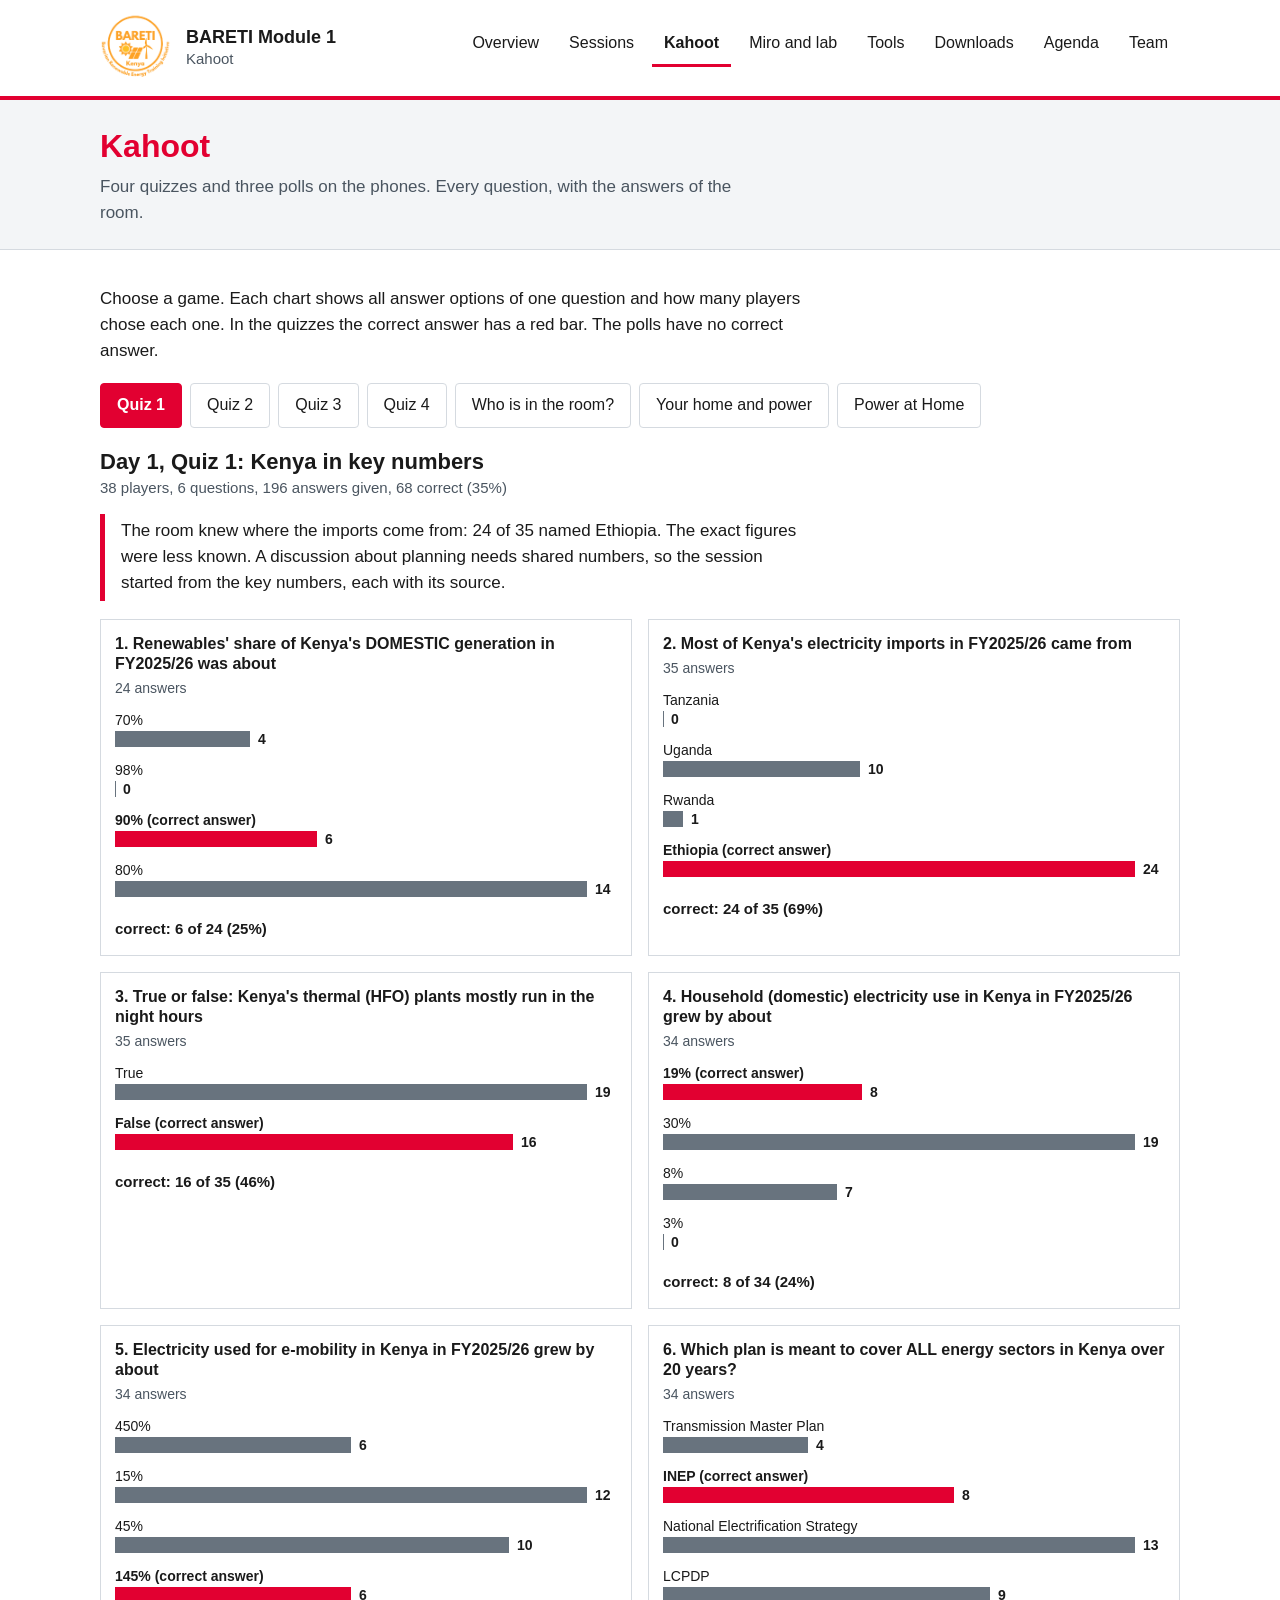
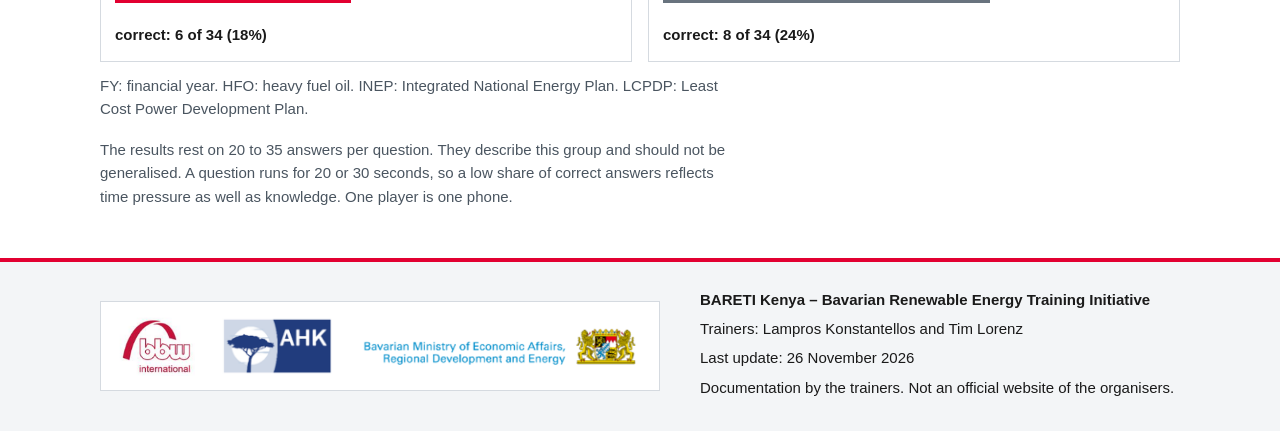
==== kahoot.html @ 1b6e3fe2 "Add files via upload" ====
<!DOCTYPE html>
<html lang="en">
<head>
<meta charset="utf-8">
<meta name="viewport" content="width=device-width, initial-scale=1">
<title>Kahoot: BARETI Module 1</title>
<meta name="description" content="Four quizzes and three polls on the phones. Every question, with the answers of the room.">
<link rel="icon" type="image/png" href="assets/img/logo-bareti.png">
<link rel="stylesheet" href="assets/css/style.css">
</head>
<body>
<a class="skip" href="#main">Skip to the content</a>
<header class="site-header">
<div class="wrap">
<a class="brand" href="index.html">
<img src="assets/img/logo-bareti.png" width="72" height="72" alt="BARETI Kenya logo">
<span class="brand-text"><span class="brand-name">BARETI Module 1</span><span class="brand-page">Kahoot</span></span>
</a>
<nav class="site-nav" aria-label="Main">
<ul><li><a href="index.html">Overview</a></li><li><a href="sessions.html">Sessions</a></li><li><a href="kahoot.html" aria-current="page">Kahoot</a></li><li><a href="miro-and-lab.html">Miro and lab</a></li><li><a href="tools.html">Tools</a></li><li><a href="downloads.html">Downloads</a></li><li><a href="agenda.html">Agenda</a></li><li><a href="team.html">Team</a></li></ul>
</nav>
</div>
</header>
<div class="page-title"><div class="wrap"><h1>Kahoot</h1><p>Four quizzes and three polls on the phones. Every question, with the answers of the room.</p></div></div>
<main id="main">
<section id="games"><div class="wrap">
<p>Choose a game. Each chart shows all answer options of one question and how many players chose each one. In the quizzes the correct answer has a red bar. The polls have no correct answer.</p>
<div class="tabs" role="tablist" aria-label="Kahoot games"><button type="button" class="tab" role="tab" id="tab-quiz-1" data-tab="quiz-1" aria-controls="quiz-1">Quiz 1</button><button type="button" class="tab" role="tab" id="tab-quiz-2" data-tab="quiz-2" aria-controls="quiz-2">Quiz 2</button><button type="button" class="tab" role="tab" id="tab-quiz-3" data-tab="quiz-3" aria-controls="quiz-3">Quiz 3</button><button type="button" class="tab" role="tab" id="tab-quiz-4" data-tab="quiz-4" aria-controls="quiz-4">Quiz 4</button><button type="button" class="tab" role="tab" id="tab-poll-room" data-tab="poll-room" aria-controls="poll-room">Who is in the room?</button><button type="button" class="tab" role="tab" id="tab-poll-home" data-tab="poll-home" aria-controls="poll-home">Your home and power</button><button type="button" class="tab" role="tab" id="tab-poll-power-at-home" data-tab="poll-power-at-home" aria-controls="poll-power-at-home">Power at Home</button></div><div class="tabpanel" id="quiz-1" role="tabpanel" tabindex="0" aria-labelledby="tab-quiz-1"><h3 class="gametitle" data-game-summary="q1">q1</h3><p class="finding">The room knew where the imports come from: 24 of 35 named Ethiopia. The exact figures were less known. A discussion about planning needs shared numbers, so the session started from the key numbers, each with its source.</p><div data-game="q1"></div><p class="note" style="margin-top:12px">FY: financial year. HFO: heavy fuel oil. INEP: Integrated National Energy Plan. LCPDP: Least Cost Power Development Plan.</p></div><div class="tabpanel" id="quiz-2" role="tabpanel" tabindex="0" aria-labelledby="tab-quiz-2"><h3 class="gametitle" data-game-summary="q2">q2</h3><p class="finding">Ideas with a clear picture landed. Of 30 answers, 20 identified the end-use method, and 19 of 27 knew what a loss of load expectation of 3 hours a year means. Questions that ask for a transfer were harder.</p><div data-game="q2"></div><p class="note" style="margin-top:12px">GDP: gross domestic product. LCPDP: Least Cost Power Development Plan. LCOE: levelised cost of electricity. MILP: mixed-integer linear program.</p></div><div class="tabpanel" id="quiz-3" role="tabpanel" tabindex="0" aria-labelledby="tab-quiz-3"><h3 class="gametitle" data-game-summary="q3">q3</h3><p class="finding">The participants know how their system runs over the day. Of 30 answers, 25 named what covers the evening peak, and 20 of 26 knew that spare geothermal steam is vented. Yearly shares and comparisons with other countries were less known.</p><div data-game="q3"></div><p class="note" style="margin-top:12px">FY: financial year. PV: photovoltaics.</p></div><div class="tabpanel" id="quiz-4" role="tabpanel" tabindex="0" aria-labelledby="tab-quiz-4"><h3 class="gametitle" data-game-summary="q4">q4</h3><p class="finding">The vocabulary of models did not settle in one afternoon. Questions 5, 8 and 9 build on the lab exercise of the follow-up material, so they go beyond what the session covered. The best result was the power flow question: 16 of 30 knew that the reactance decides how the flow splits.</p><div data-game="q4"></div><p class="note" style="margin-top:12px">LCPDP: Least Cost Power Development Plan. O and M: operation and maintenance. DC: direct current.</p></div><div class="tabpanel" id="poll-room" role="tabpanel" tabindex="0" aria-labelledby="tab-poll-room"><h3 class="gametitle" data-game-summary="room">room</h3><p class="finding">The room was young and mixed: 20 of 29 were under 35, and women and men were almost equal in number (16 and 17). Most participants were engineers from utilities and private companies, and 18 of 31 work mainly on generation.</p><div data-game="room"></div><p class="note" style="margin-top:12px">IPP: independent power producer. EPC: engineering, procurement and construction. NGO: non-governmental organisation. KenGen: Kenya Electricity Generating Company. KETRACO: Kenya Electricity Transmission Company. REREC: Rural Electrification and Renewable Energy Corporation.</p></div><div class="tabpanel" id="poll-home" role="tabpanel" tabindex="0" aria-labelledby="tab-poll-home"><h3 class="gametitle" data-game-summary="poll">poll</h3><p class="finding">The participants live with frequent power cuts. Of 32 answers, 23 report two or more cuts in the last month. Most have no backup: 21 of 32 wait until the power returns. The group is small and does not represent Kenyan households.</p><div data-game="poll"></div><p class="note" style="margin-top:12px">LPG: liquefied petroleum gas. KES: Kenyan shilling.</p></div><div class="tabpanel" id="poll-power-at-home" role="tabpanel" tabindex="0" aria-labelledby="tab-poll-power-at-home"><h3 class="gametitle" data-game-summary="power_at_home">power_at_home</h3><p class="finding">Blackouts are part of daily life for this group: 22 of 27 had two or more in the last year. The game gave points for speed, so the answers show a tendency and not a survey result.</p><div data-game="power_at_home"></div><p class="note" style="margin-top:12px">PV: photovoltaics.</p></div>
<p class="note" style="margin-top:18px">The results rest on 20 to 35 answers per question. They describe this group and should not be generalised. A question runs for 20 or 30 seconds, so a low share of correct answers reflects time pressure as well as knowledge. One player is one phone.</p>
</div></section>
</main>
<footer class="site-footer">
<div class="wrap">
<div class="logos">
<img src="assets/img/logo-bbw-international.png" width="142" height="112" alt="Logo of bbw international">
<img src="assets/img/logo-ahk.png" width="236" height="125" alt="Logo of AHK, the Delegation of German Industry and Commerce">
<img class="wide" src="assets/img/logo-bavarian-ministry.png" width="400" height="65" alt="Logo of the Bavarian Ministry of Economic Affairs, Regional Development and Energy">
</div>
<div>
<p class="prog" data-text="site.programme">BARETI Kenya – Bavarian Renewable Energy Training Initiative</p>
<p>Trainers: <span data-trainer-names>Lampros Konstantellos and Tim Lorenz</span></p>
<p>Last update: <span data-text="site.last_update" data-date>26 November 2026</span></p>
<p data-text="site.footer_note">Documentation by the trainers. Not an official website of the organisers.</p>
</div>
</div>
</footer>
<noscript><p class="wrap">The tables and charts of this site are built with JavaScript from the files in the folder data. Please switch JavaScript on to see them.</p></noscript>
<script src="data/data.js"></script>
<script src="assets/js/site.js"></script>
</body>
</html>
---- assets/css/style.css ----
/* BARETI Module 1, documentation site. Plain CSS, no build step. */

:root {
  --red: #E20031;
  --ink: #1A1A1A;
  --muted: #4A5560;
  --band: #FBECEF;
  --grey: #F3F5F7;
  --line: #D5DAE0;
  --bar: #68737E;
  --white: #FFFFFF;
  --wrap: 1120px;
}

* { box-sizing: border-box; }

html { -webkit-text-size-adjust: 100%; scroll-behavior: smooth; }

@media (prefers-reduced-motion: reduce) {
  html { scroll-behavior: auto; }
}

body {
  margin: 0;
  font-family: Arial, Helvetica, "Helvetica Neue", "Segoe UI", system-ui, sans-serif;
  font-size: 17px;
  line-height: 1.55;
  color: var(--ink);
  background: var(--white);
}

img { max-width: 100%; height: auto; display: block; }

a { color: var(--ink); text-decoration: underline; text-decoration-color: var(--red); text-decoration-thickness: 2px; text-underline-offset: 3px; }
a:hover { color: var(--red); }
main a, .site-footer a { overflow-wrap: anywhere; }
.two > *, .cards > *, .person > * { min-width: 0; }

:focus-visible { outline: 3px solid var(--ink); outline-offset: 2px; }

.wrap { max-width: var(--wrap); margin: 0 auto; padding: 0 20px; }

.skip { position: absolute; left: -9999px; top: 0; background: var(--ink); color: var(--white); padding: 10px 16px; z-index: 10; }
.skip:focus { left: 8px; top: 8px; color: var(--white); }

/* Header */

.site-header { border-bottom: 4px solid var(--red); background: var(--white); }
.site-header .wrap { display: flex; align-items: center; gap: 14px 22px; flex-wrap: wrap; padding-top: 12px; padding-bottom: 12px; }
.brand { display: flex; align-items: center; gap: 14px; text-decoration: none; min-width: 0; }
.brand img { width: 72px; height: 72px; flex: none; }
.brand-text { display: block; }
.brand-name { display: block; font-weight: 700; font-size: 18px; line-height: 1.2; }
.brand-page { display: block; font-size: 15px; color: var(--muted); line-height: 1.3; }
.site-nav { margin-left: auto; }
.site-nav ul { list-style: none; margin: 0; padding: 0; display: flex; flex-wrap: wrap; gap: 4px 6px; }
.site-nav a { display: block; padding: 8px 12px; text-decoration: none; font-size: 16px; border-radius: 4px; border-bottom: 3px solid transparent; }
.site-nav a:hover { background: var(--band); color: var(--ink); }
.site-nav a[aria-current="page"] { font-weight: 700; border-bottom-color: var(--red); border-radius: 4px 4px 0 0; }

/* Page title band */

.page-title { background: var(--grey); border-bottom: 1px solid var(--line); }
.page-title .wrap { padding-top: 26px; padding-bottom: 22px; }
.page-title h1 { margin: 0; }
.page-title p { margin: 8px 0 0; color: var(--muted); max-width: 70ch; }

/* Type */

h1, h2, h3, h4 { line-height: 1.25; margin: 0 0 12px; }
h1 { font-size: 32px; color: var(--red); }
h2 { font-size: 26px; color: var(--red); margin-top: 8px; }
h3 { font-size: 20px; color: var(--ink); margin-top: 28px; }
h4 { font-size: 17px; color: var(--ink); margin-top: 20px; }
p, ul, ol { margin: 0 0 14px; }
p, li { max-width: 76ch; }
ul, ol { padding-left: 24px; }
li { margin-bottom: 6px; }
.note { color: var(--muted); font-size: 15px; }
.lead { font-size: 19px; }

main section { padding: 36px 0; border-bottom: 1px solid var(--line); }
main section:last-child { border-bottom: 0; }
main section.band { background: var(--band); }
main section.greyband { background: var(--grey); }

/* Page-internal navigation */

.toc { display: flex; flex-wrap: wrap; gap: 8px; list-style: none; padding: 0; margin: 14px 0 0; }
.toc li { margin: 0; }
.toc a { display: block; padding: 6px 12px; background: var(--white); border: 1px solid var(--line); border-radius: 4px; text-decoration: none; font-size: 15px; }
.toc a:hover { border-color: var(--red); }

/* Hero */

.hero { position: relative; background: var(--ink); }
.hero img { width: 100%; height: 420px; object-fit: cover; }
.hero-box { position: absolute; left: 0; right: 0; bottom: 0; }
.hero-box .inner { background: var(--white); border-top: 6px solid var(--red); padding: 22px 26px 18px; max-width: 760px; }
.hero-box h1 { font-size: 34px; margin-bottom: 8px; }
.hero-box p { margin: 0; font-size: 18px; }

.intro { display: grid; grid-template-columns: 1.3fr 1fr; gap: 40px; align-items: center; padding-top: 36px; padding-bottom: 36px; }
.intro img { width: 100%; height: auto; border: 1px solid var(--line); }
.intro h1 { font-size: 30px; }
.intro > div > p:last-child { margin-bottom: 0; }

/* Key numbers */

.keys { display: grid; grid-template-columns: repeat(4, 1fr); gap: 16px; list-style: none; padding: 0; margin: 0; }
.keys li { background: var(--white); border: 1px solid var(--line); border-top: 5px solid var(--red); padding: 16px 16px 14px; margin: 0; max-width: none; }
.keys .num { display: block; font-size: 40px; font-weight: 700; line-height: 1.1; color: var(--red); }
.keys .lab { display: block; font-size: 15px; margin-top: 6px; }

/* Cards */

.cards { display: grid; gap: 16px; list-style: none; padding: 0; margin: 0; }
.cards.c5 { grid-template-columns: repeat(5, 1fr); }
.cards.c4 { grid-template-columns: repeat(4, 1fr); }
.cards.c3 { grid-template-columns: repeat(3, 1fr); }
/* five cards in two rows without a gap: three in the first row, two in the second */
.cards.c6 { grid-template-columns: repeat(6, 1fr); }
.cards.c6 > li { grid-column: span 2; }
.cards.c6 > li:nth-child(4):nth-last-child(2), .cards.c6 > li:nth-child(5):last-child { grid-column: span 3; }
.cards.c2 { grid-template-columns: repeat(2, 1fr); }
.card { background: var(--white); border: 1px solid var(--line); border-left: 5px solid var(--red); padding: 16px; margin: 0; max-width: none; display: flex; flex-direction: column; }
.card .when { font-size: 14px; color: var(--muted); margin: 0 0 6px; }
.card h3 { margin: 0 0 8px; font-size: 18px; }
.card p { font-size: 15px; margin: 0 0 10px; }
.card .who { font-weight: 700; }
.card .more { margin-top: auto; padding-top: 6px; font-size: 15px; }
.card dl { margin: 0 0 10px; font-size: 15px; }
.card dt { font-weight: 700; margin-top: 8px; }
.card dd { margin: 0; }

.card .question { font-size: 17px; font-weight: 700; color: var(--red); }
.card .more a + a { margin-left: 16px; }
.chart.quiz .big { font-size: 40px; font-weight: 700; line-height: 1.1; color: var(--red); margin: 6px 0 12px; }
.chart.quiz .big span { font-size: 15px; font-weight: 400; color: var(--ink); margin-left: 8px; }
.chart.quiz .more, .chart .more { font-size: 15px; margin: 8px 0 0; }
.chart.quiz { display: flex; flex-direction: column; }
.chart.quiz .more { margin-top: auto; padding-top: 8px; }
.pair { min-width: 0; display: flex; flex-direction: column; }
.pair > div { flex: 1; }
.pair p { margin: 12px 0 0; font-size: 16px; }
.quote { margin: 0; padding: 18px 20px; background: var(--white); border: 1px solid var(--line); border-left: 5px solid var(--red); }
.quote p { font-size: 20px; margin: 0 0 10px; }
.quote footer { font-size: 15px; color: var(--muted); }

.eyebrow { font-size: 15px; color: var(--muted); margin: 0 0 6px; }
p.question { font-size: 20px; font-weight: 700; color: var(--red); margin: 0 0 12px; }
.card p.question { font-size: 17px; }
.finding { border-left: 5px solid var(--red); padding: 4px 0 4px 16px; margin: 16px 0 18px; max-width: 76ch; }
.panel { background: var(--white); border: 1px solid var(--line); padding: 18px 20px; }
.panel h3 { margin-top: 0; }
.two > .panel { align-self: stretch; }
.cards.pairs .card:last-child:nth-child(3n+1) { grid-column: 1 / -1; }
.panel ol { margin-bottom: 0; }
.access dl { margin: 0; }
.access dt { font-size: 14px; font-weight: 700; color: var(--muted); margin-top: 10px; }
.access dd { margin: 0; font-size: 18px; overflow-wrap: anywhere; }
.access .pw { font-family: Consolas, Menlo, monospace; background: var(--band); padding: 2px 8px; }
.access .linklist { margin: 18px 0 0; }
.access .linklist a { background: var(--red); border-color: var(--red); color: var(--white); font-weight: 700; }
.learned { margin-top: 24px; background: var(--band); border-left: 5px solid var(--red); padding: 16px 20px; }
.learned h3 { margin-top: 0; color: var(--red); }
.learned p, .learned ol { margin-bottom: 0; }
.steps { list-style: none; padding: 0; margin: 0; }
.steps li { display: grid; grid-template-columns: 150px 1fr; gap: 4px 16px; padding: 10px 0; border-top: 1px solid var(--line); margin: 0; font-size: 15px; max-width: none; }
.steps li:first-child { border-top: 0; padding-top: 0; }

.tabs { display: flex; flex-wrap: wrap; gap: 8px; margin: 18px 0 20px; }
.tab { font: inherit; font-size: 16px; padding: 9px 16px; border: 1px solid var(--line); background: var(--white); color: var(--ink); border-radius: 4px; cursor: pointer; }
.tab:hover { border-color: var(--red); }
.tab[aria-selected="true"] { background: var(--red); border-color: var(--red); color: var(--white); font-weight: 700; }
.gametitle { margin-top: 0; font-size: 22px; }
.gametitle .sub { display: block; font-size: 15px; font-weight: 400; color: var(--muted); margin-top: 4px; }

.card h4 { margin: 0 0 8px; font-size: 16px; }
.count { display: inline-block; min-width: 26px; text-align: center; background: var(--red); color: var(--white); border-radius: 12px; padding: 0 8px; font-size: 14px; margin-left: 6px; }
.chips { display: flex; flex-wrap: wrap; gap: 6px; margin: 0; }
.chips span { background: #FFF3A6; padding: 3px 8px; font-size: 14px; }
.sticky { padding: 10px 12px; margin: 0 0 8px; font-size: 15px; flex: 1; }
.sticky span { display: block; font-size: 12px; font-weight: 700; color: var(--muted); margin-bottom: 2px; }
.sticky.green { background: #D9F0C4; }
.sticky.pink { background: #FBD3E3; }
.cards.owners .card, .cards.themes .card, .cards.pairs .card { border-left-width: 1px; border-top: 4px solid var(--red); }
.cards.pairs .card p:last-child { margin-bottom: 0; }

.files { list-style: none; padding: 0; margin: 0; border: 1px solid var(--line); background: var(--white); }
.files li { display: grid; grid-template-columns: 64px 1fr; gap: 16px; align-items: center; padding: 16px 18px; border-bottom: 1px solid var(--line); margin: 0; max-width: none; }
.files li:last-child { border-bottom: 0; }
.files li:nth-child(even) { background: var(--grey); }
.files .fmt { background: var(--red); color: var(--white); font-weight: 700; font-size: 14px; text-align: center; padding: 6px 0; border-radius: 4px; }
.files .what a, .files .what strong { display: block; font-weight: 700; font-size: 18px; }
.files .what span { color: var(--muted); font-size: 15px; }
.linklist { list-style: none; padding: 0; display: flex; flex-wrap: wrap; gap: 8px 10px; margin: 16px 0 14px; }
.linklist li { margin: 0; }
.linklist a { display: block; padding: 8px 14px; border: 1px solid var(--ink); border-radius: 4px; text-decoration: none; font-size: 15px; background: var(--white); }
.linklist a:hover { border-color: var(--red); }

.days { gap: 32px; }
.day h2 { font-size: 22px; }
.timeline { list-style: none; padding: 0; margin: 0; border: 1px solid var(--line); background: var(--white); }
.timeline li { display: grid; grid-template-columns: 108px 1fr; gap: 14px; padding: 12px 16px; border-bottom: 1px solid var(--line); margin: 0; max-width: none; }
.timeline li:last-child { border-bottom: 0; }
.timeline .time { font-weight: 700; font-variant-numeric: tabular-nums; white-space: nowrap; }
.timeline .what strong, .timeline .who, .timeline .about { display: block; }
.timeline .who { font-size: 15px; }
.timeline .about { font-size: 15px; color: var(--muted); }
.timeline li.break { background: var(--grey); }
.timeline li.break strong { font-weight: 400; color: var(--muted); }

/* Tables */

.table-wrap { overflow-x: auto; margin: 14px 0 18px; border: 1px solid var(--line); background: var(--white); }
table { border-collapse: collapse; width: 100%; font-size: 15px; line-height: 1.45; }
caption { caption-side: top; text-align: left; font-weight: 700; padding: 10px 12px; background: var(--white); border-bottom: 1px solid var(--line); }
th, td { text-align: left; vertical-align: top; padding: 9px 12px; border-bottom: 1px solid var(--line); }
thead th { background: var(--red); color: var(--white); border-bottom: 0; vertical-align: bottom; }
tbody tr:nth-child(even) { background: var(--grey); }
tbody tr:nth-child(odd) { background: var(--white); }
tbody tr:last-child td, tbody tr:last-child th { border-bottom: 0; }
tbody th { font-weight: 700; }
td.num, th.num { text-align: right; white-space: nowrap; font-variant-numeric: tabular-nums; }
table.wide { min-width: 720px; }
table.xwide { min-width: 940px; }
tr.model td, tr.model th { background: var(--band); font-weight: 700; }
thead th button { font: inherit; color: inherit; background: none; border: 0; padding: 0; cursor: pointer; text-align: inherit; text-decoration: underline; text-underline-offset: 3px; }
thead th[aria-sort="ascending"] button::after { content: " (up)"; font-weight: 400; }
thead th[aria-sort="descending"] button::after { content: " (down)"; font-weight: 400; }

/* Figures */

figure { margin: 18px 0; }
figure img { border: 1px solid var(--line); background: var(--white); }
figcaption { font-size: 15px; color: var(--muted); margin-top: 8px; max-width: 76ch; }
.zoom { display: block; cursor: zoom-in; text-decoration: none; }
.zoom span { display: inline-block; font-size: 14px; color: var(--muted); margin-top: 6px; text-decoration: underline; text-decoration-color: var(--red); text-underline-offset: 3px; }
.fig-narrow { max-width: 520px; }
.fig-mid { max-width: 900px; }
.two { display: grid; grid-template-columns: 1fr 1fr; gap: 24px; align-items: start; }

dialog.lightbox { border: 0; padding: 0; max-width: 96vw; max-height: 96vh; background: var(--white); }
dialog.lightbox::backdrop { background: rgba(26, 26, 26, 0.85); }
dialog.lightbox img { max-width: 96vw; max-height: calc(96vh - 52px); width: auto; height: auto; }
dialog.lightbox .bar { display: flex; justify-content: space-between; align-items: center; gap: 12px; padding: 8px 12px; font-size: 15px; }
.btn { font: inherit; font-size: 15px; padding: 7px 14px; border: 1px solid var(--ink); background: var(--white); color: var(--ink); border-radius: 4px; cursor: pointer; }
.btn:hover { background: var(--band); }

/* Folding blocks and charts */

details.fold { border: 1px solid var(--line); background: var(--white); margin: 0 0 12px; }
details.fold > summary { cursor: pointer; padding: 14px 16px; font-weight: 700; font-size: 18px; list-style-position: inside; }
details.fold > summary .sub { display: block; font-weight: 400; font-size: 15px; color: var(--muted); margin-top: 2px; }
details.fold[open] > summary { border-bottom: 1px solid var(--line); background: var(--grey); }
details.fold > .body { padding: 16px; }
.fold-tools { display: flex; gap: 8px; flex-wrap: wrap; margin: 0 0 14px; }

.charts { display: grid; grid-template-columns: 1fr 1fr; gap: 16px; }
.chart { border: 1px solid var(--line); padding: 14px; background: var(--white); min-width: 0; }
.chart h4 { margin: 0 0 4px; font-size: 16px; }
.chart .meta { font-size: 14px; color: var(--muted); margin: 0 0 6px; }
.chart .result { font-size: 15px; margin: 8px 0 0; font-weight: 700; }
.chart svg { display: block; width: 100%; height: auto; }
.chart svg text { font-family: Arial, Helvetica, sans-serif; fill: #1A1A1A; }
.chart.full { grid-column: 1 / -1; }
.legend { font-size: 14px; color: var(--muted); margin: 6px 0 0; }
.legend .sw { display: inline-block; width: 12px; height: 12px; margin-right: 6px; vertical-align: -1px; }

/* Team */

.person { display: grid; grid-template-columns: 180px 1fr; gap: 20px; align-items: start; }
.person img { width: 180px; height: 180px; object-fit: cover; border: 1px solid var(--line); }
.person h3 { margin-top: 0; font-size: 22px; margin-bottom: 4px; }
.person .lines { list-style: none; padding: 0; margin: 0 0 12px; }
.person .lines li { margin: 0 0 2px; font-size: 15px; }
.person .lines li:first-child { font-weight: 700; }
.logos { display: flex; flex-wrap: wrap; align-items: center; gap: 14px 26px; background: var(--white); border: 1px solid var(--line); padding: 14px 18px; margin: 0 0 14px; max-width: 640px; }
.logos img { height: 60px; width: auto; flex: none; }
.logos img.wide { height: auto; width: 280px; max-width: 100%; flex: 0 1 auto; }

/* Footer */

.site-footer { background: var(--grey); border-top: 4px solid var(--red); margin-top: 0; font-size: 15px; }
.site-footer .wrap { padding-top: 26px; padding-bottom: 26px; display: grid; grid-template-columns: minmax(0, 560px) 1fr; gap: 20px 40px; align-items: center; }
.site-footer .logos { margin: 0; }
.site-footer p { margin: 0 0 6px; max-width: none; }
.site-footer .prog { font-weight: 700; }

/* Responsive */

@media (max-width: 1000px) {
  .cards.c5 { grid-template-columns: repeat(2, 1fr); }
  .cards.c4 { grid-template-columns: repeat(2, 1fr); }
  .cards.c6 { grid-template-columns: repeat(2, 1fr); }
  .cards.c6 > li, .cards.c6 > li:nth-child(4):nth-last-child(2), .cards.c6 > li:nth-child(5):last-child { grid-column: auto; }
  .cards.c6 > li:last-child:nth-child(odd) { grid-column: 1 / -1; }
  .cards.c3 { grid-template-columns: repeat(2, 1fr); }
  .cards.c2 { grid-template-columns: 1fr; }
  .keys { grid-template-columns: repeat(2, 1fr); }
  .site-nav { margin-left: 0; width: 100%; }
  .intro { grid-template-columns: 1fr; gap: 22px; padding-top: 28px; padding-bottom: 26px; }
  .intro img { max-width: 720px; }
  .site-footer .wrap { grid-template-columns: 1fr; }
}

@media (max-width: 760px) {
  body { font-size: 16px; }
  h1, .hero-box h1 { font-size: 26px; }
  h2 { font-size: 22px; }
  h3 { font-size: 18px; }
  .hero img { height: 220px; }
  .hero-box { position: static; }
  .hero-box .wrap { padding: 0; }
  .hero-box .inner { max-width: none; padding: 18px 20px 14px; }
  .charts, .two, .cards.c2, .cards.c3, .cards.c4, .cards.c5, .cards.c6 { grid-template-columns: 1fr; }
  .cards.c6 > li:last-child:nth-child(odd) { grid-column: auto; }
  .person { grid-template-columns: 1fr; }
  .steps li { grid-template-columns: 1fr; }
  .timeline li { grid-template-columns: 92px 1fr; gap: 10px; padding: 12px; }
  .files li { grid-template-columns: 56px 1fr; gap: 12px; padding: 14px 12px; }
  .cards.map { grid-template-columns: 1fr 1fr; gap: 10px; }
  .cards.map .card { padding: 12px; }
  .site-footer .wrap { grid-template-columns: 1fr; }
  .site-nav a { padding: 7px 9px; font-size: 15px; }
  .brand img { width: 52px; height: 52px; }
  .brand-name { font-size: 16px; }
  main section { padding: 28px 0; }
}

@media (max-width: 760px) {
  /* tables with text become a list of blocks on a phone, one block per row */
  table.stack, table.stack tbody, table.stack tr, table.stack th, table.stack td, table.stack caption { display: block; }
  table.stack thead { position: absolute; width: 1px; height: 1px; overflow: hidden; clip: rect(0 0 0 0); }
  table.stack tr { padding: 10px 12px 12px; border-bottom: 1px solid var(--line); }
  table.stack tbody tr:last-child { border-bottom: 0; }
  table.stack th, table.stack td { padding: 0; border: 0; text-align: left; white-space: normal; }
  table.stack tbody th { font-size: 16px; margin-bottom: 2px; }
  table.stack td[data-label]::before { content: attr(data-label); display: block; font-size: 13px; font-weight: 700; color: var(--muted); margin-top: 8px; }
  table.stack td:empty { display: none; }
}

.scroll-hint { margin: 10px 0 -8px; }

@media print {
  .site-nav, .skip, .fold-tools { display: none; }
  details.fold > .body { display: block; }
}
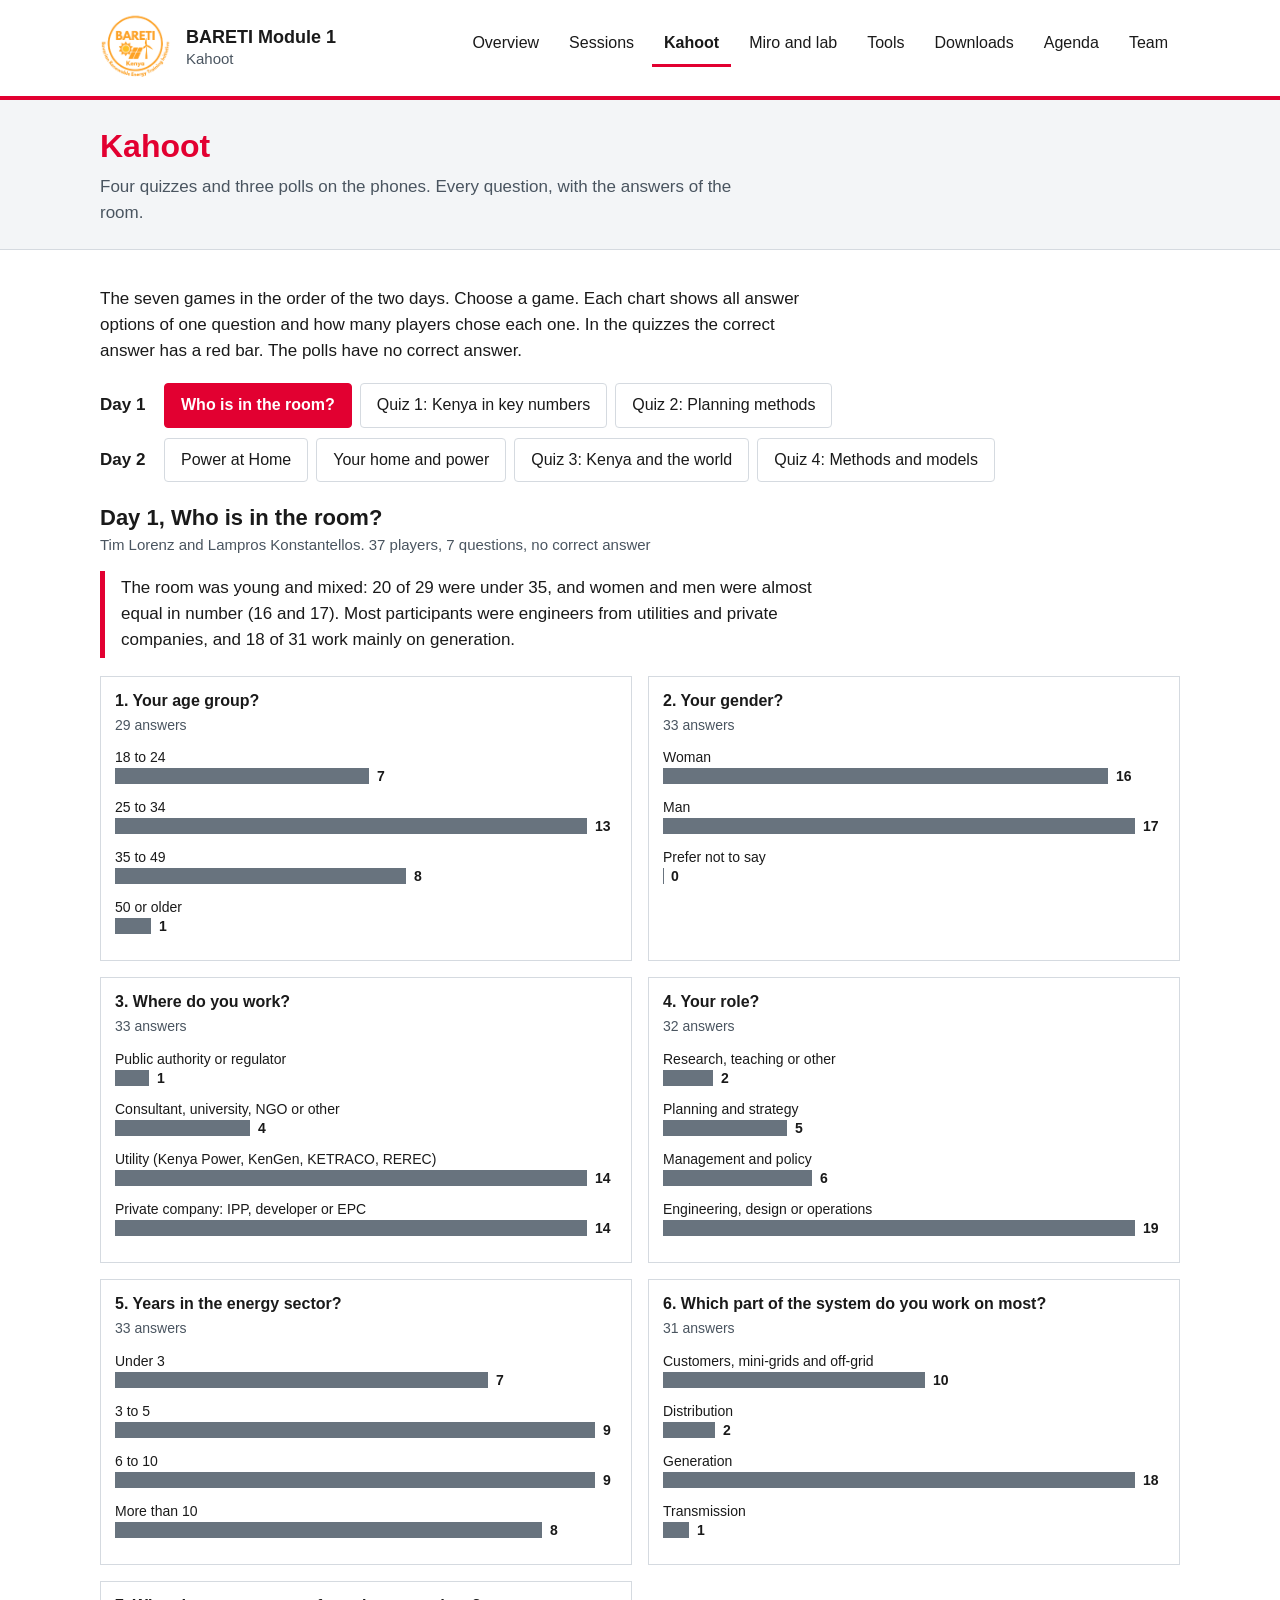
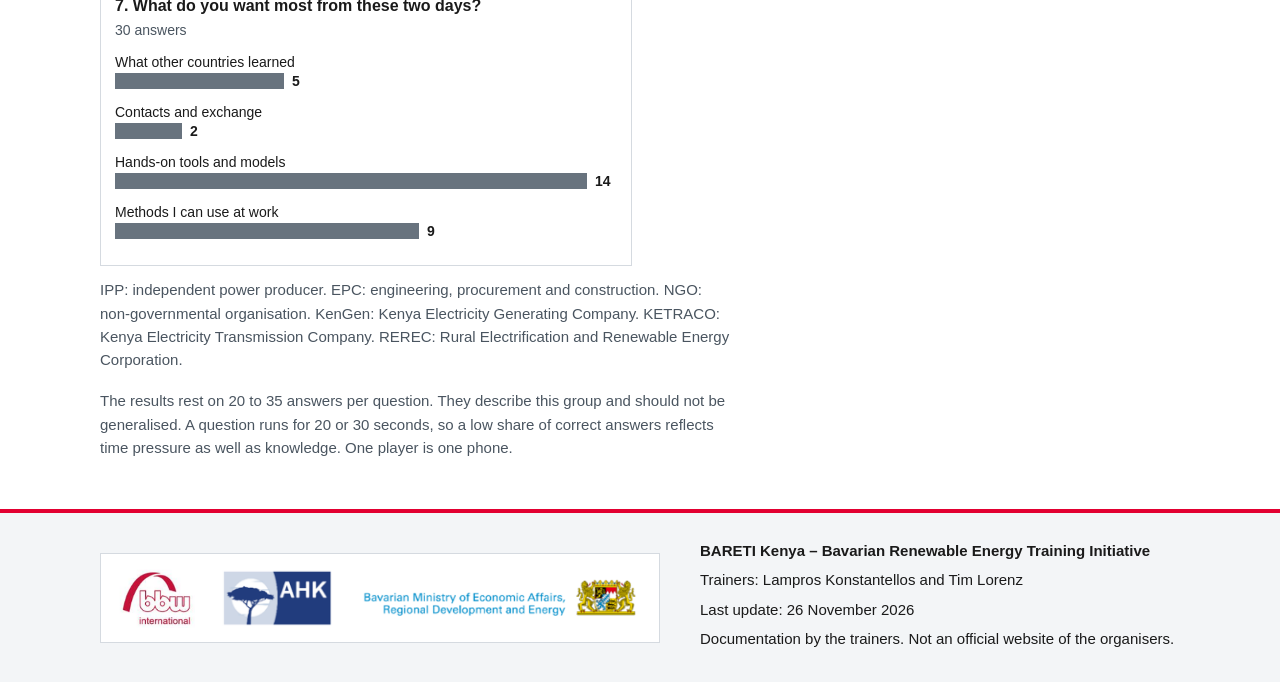
==== commit 0a254ad6: "Add files via upload" ====
--- a/kahoot.html
+++ b/kahoot.html
@@ -24,8 +24,8 @@
 <div class="page-title"><div class="wrap"><h1>Kahoot</h1><p>Four quizzes and three polls on the phones. Every question, with the answers of the room.</p></div></div>
 <main id="main">
 <section id="games"><div class="wrap">
-<p>Choose a game. Each chart shows all answer options of one question and how many players chose each one. In the quizzes the correct answer has a red bar. The polls have no correct answer.</p>
-<div class="tabs" role="tablist" aria-label="Kahoot games"><button type="button" class="tab" role="tab" id="tab-quiz-1" data-tab="quiz-1" aria-controls="quiz-1">Quiz 1</button><button type="button" class="tab" role="tab" id="tab-quiz-2" data-tab="quiz-2" aria-controls="quiz-2">Quiz 2</button><button type="button" class="tab" role="tab" id="tab-quiz-3" data-tab="quiz-3" aria-controls="quiz-3">Quiz 3</button><button type="button" class="tab" role="tab" id="tab-quiz-4" data-tab="quiz-4" aria-controls="quiz-4">Quiz 4</button><button type="button" class="tab" role="tab" id="tab-poll-room" data-tab="poll-room" aria-controls="poll-room">Who is in the room?</button><button type="button" class="tab" role="tab" id="tab-poll-home" data-tab="poll-home" aria-controls="poll-home">Your home and power</button><button type="button" class="tab" role="tab" id="tab-poll-power-at-home" data-tab="poll-power-at-home" aria-controls="poll-power-at-home">Power at Home</button></div><div class="tabpanel" id="quiz-1" role="tabpanel" tabindex="0" aria-labelledby="tab-quiz-1"><h3 class="gametitle" data-game-summary="q1">q1</h3><p class="finding">The room knew where the imports come from: 24 of 35 named Ethiopia. The exact figures were less known. A discussion about planning needs shared numbers, so the session started from the key numbers, each with its source.</p><div data-game="q1"></div><p class="note" style="margin-top:12px">FY: financial year. HFO: heavy fuel oil. INEP: Integrated National Energy Plan. LCPDP: Least Cost Power Development Plan.</p></div><div class="tabpanel" id="quiz-2" role="tabpanel" tabindex="0" aria-labelledby="tab-quiz-2"><h3 class="gametitle" data-game-summary="q2">q2</h3><p class="finding">Ideas with a clear picture landed. Of 30 answers, 20 identified the end-use method, and 19 of 27 knew what a loss of load expectation of 3 hours a year means. Questions that ask for a transfer were harder.</p><div data-game="q2"></div><p class="note" style="margin-top:12px">GDP: gross domestic product. LCPDP: Least Cost Power Development Plan. LCOE: levelised cost of electricity. MILP: mixed-integer linear program.</p></div><div class="tabpanel" id="quiz-3" role="tabpanel" tabindex="0" aria-labelledby="tab-quiz-3"><h3 class="gametitle" data-game-summary="q3">q3</h3><p class="finding">The participants know how their system runs over the day. Of 30 answers, 25 named what covers the evening peak, and 20 of 26 knew that spare geothermal steam is vented. Yearly shares and comparisons with other countries were less known.</p><div data-game="q3"></div><p class="note" style="margin-top:12px">FY: financial year. PV: photovoltaics.</p></div><div class="tabpanel" id="quiz-4" role="tabpanel" tabindex="0" aria-labelledby="tab-quiz-4"><h3 class="gametitle" data-game-summary="q4">q4</h3><p class="finding">The vocabulary of models did not settle in one afternoon. Questions 5, 8 and 9 build on the lab exercise of the follow-up material, so they go beyond what the session covered. The best result was the power flow question: 16 of 30 knew that the reactance decides how the flow splits.</p><div data-game="q4"></div><p class="note" style="margin-top:12px">LCPDP: Least Cost Power Development Plan. O and M: operation and maintenance. DC: direct current.</p></div><div class="tabpanel" id="poll-room" role="tabpanel" tabindex="0" aria-labelledby="tab-poll-room"><h3 class="gametitle" data-game-summary="room">room</h3><p class="finding">The room was young and mixed: 20 of 29 were under 35, and women and men were almost equal in number (16 and 17). Most participants were engineers from utilities and private companies, and 18 of 31 work mainly on generation.</p><div data-game="room"></div><p class="note" style="margin-top:12px">IPP: independent power producer. EPC: engineering, procurement and construction. NGO: non-governmental organisation. KenGen: Kenya Electricity Generating Company. KETRACO: Kenya Electricity Transmission Company. REREC: Rural Electrification and Renewable Energy Corporation.</p></div><div class="tabpanel" id="poll-home" role="tabpanel" tabindex="0" aria-labelledby="tab-poll-home"><h3 class="gametitle" data-game-summary="poll">poll</h3><p class="finding">The participants live with frequent power cuts. Of 32 answers, 23 report two or more cuts in the last month. Most have no backup: 21 of 32 wait until the power returns. The group is small and does not represent Kenyan households.</p><div data-game="poll"></div><p class="note" style="margin-top:12px">LPG: liquefied petroleum gas. KES: Kenyan shilling.</p></div><div class="tabpanel" id="poll-power-at-home" role="tabpanel" tabindex="0" aria-labelledby="tab-poll-power-at-home"><h3 class="gametitle" data-game-summary="power_at_home">power_at_home</h3><p class="finding">Blackouts are part of daily life for this group: 22 of 27 had two or more in the last year. The game gave points for speed, so the answers show a tendency and not a survey result.</p><div data-game="power_at_home"></div><p class="note" style="margin-top:12px">PV: photovoltaics.</p></div>
+<p>The seven games in the order of the two days. Choose a game. Each chart shows all answer options of one question and how many players chose each one. In the quizzes the correct answer has a red bar. The polls have no correct answer.</p>
+<div class="tabs" role="tablist" aria-label="Kahoot games"><div class="tabrow"><span class="tabday">Day 1</span><button type="button" class="tab" role="tab" id="tab-poll-room" data-tab="poll-room" aria-controls="poll-room">Who is in the room?</button><button type="button" class="tab" role="tab" id="tab-quiz-1" data-tab="quiz-1" aria-controls="quiz-1">Quiz 1: Kenya in key numbers</button><button type="button" class="tab" role="tab" id="tab-quiz-2" data-tab="quiz-2" aria-controls="quiz-2">Quiz 2: Planning methods</button></div><div class="tabrow"><span class="tabday">Day 2</span><button type="button" class="tab" role="tab" id="tab-poll-power-at-home" data-tab="poll-power-at-home" aria-controls="poll-power-at-home">Power at Home</button><button type="button" class="tab" role="tab" id="tab-poll-home" data-tab="poll-home" aria-controls="poll-home">Your home and power</button><button type="button" class="tab" role="tab" id="tab-quiz-3" data-tab="quiz-3" aria-controls="quiz-3">Quiz 3: Kenya and the world</button><button type="button" class="tab" role="tab" id="tab-quiz-4" data-tab="quiz-4" aria-controls="quiz-4">Quiz 4: Methods and models</button></div></div><div class="tabpanel" id="poll-room" role="tabpanel" tabindex="0" aria-labelledby="tab-poll-room"><h3 class="gametitle" data-game-summary="room">room</h3><p class="finding">The room was young and mixed: 20 of 29 were under 35, and women and men were almost equal in number (16 and 17). Most participants were engineers from utilities and private companies, and 18 of 31 work mainly on generation.</p><div data-game="room"></div><p class="note" style="margin-top:12px">IPP: independent power producer. EPC: engineering, procurement and construction. NGO: non-governmental organisation. KenGen: Kenya Electricity Generating Company. KETRACO: Kenya Electricity Transmission Company. REREC: Rural Electrification and Renewable Energy Corporation.</p></div><div class="tabpanel" id="quiz-1" role="tabpanel" tabindex="0" aria-labelledby="tab-quiz-1"><h3 class="gametitle" data-game-summary="q1">q1</h3><p class="finding">The room knew where the imports come from: 24 of 35 named Ethiopia. The exact figures were less known. A discussion about planning needs shared numbers, so the session started from the key numbers, each with its source.</p><div data-game="q1"></div><p class="note" style="margin-top:12px">FY: financial year. HFO: heavy fuel oil. INEP: Integrated National Energy Plan. LCPDP: Least Cost Power Development Plan.</p></div><div class="tabpanel" id="quiz-2" role="tabpanel" tabindex="0" aria-labelledby="tab-quiz-2"><h3 class="gametitle" data-game-summary="q2">q2</h3><p class="finding">Ideas with a clear picture landed. Of 30 answers, 20 identified the end-use method, and 19 of 27 knew what a loss of load expectation of 3 hours a year means. Questions that ask for a transfer were harder.</p><div data-game="q2"></div><p class="note" style="margin-top:12px">GDP: gross domestic product. LCPDP: Least Cost Power Development Plan. LCOE: levelised cost of electricity. MILP: mixed-integer linear program.</p></div><div class="tabpanel" id="poll-power-at-home" role="tabpanel" tabindex="0" aria-labelledby="tab-poll-power-at-home"><h3 class="gametitle" data-game-summary="power_at_home">power_at_home</h3><p class="finding">Blackouts are part of daily life for this group: 22 of 27 had two or more in the last year. The game gave points for speed, so the answers show a tendency and not a survey result.</p><div data-game="power_at_home"></div><p class="note" style="margin-top:12px">PV: photovoltaics.</p></div><div class="tabpanel" id="poll-home" role="tabpanel" tabindex="0" aria-labelledby="tab-poll-home"><h3 class="gametitle" data-game-summary="poll">poll</h3><p class="finding">The participants live with frequent power cuts. Of 32 answers, 23 report two or more cuts in the last month. Most have no backup: 21 of 32 wait until the power returns. The group is small and does not represent Kenyan households.</p><div data-game="poll"></div><p class="note" style="margin-top:12px">LPG: liquefied petroleum gas. KES: Kenyan shilling.</p></div><div class="tabpanel" id="quiz-3" role="tabpanel" tabindex="0" aria-labelledby="tab-quiz-3"><h3 class="gametitle" data-game-summary="q3">q3</h3><p class="finding">The participants know how their system runs over the day. Of 30 answers, 25 named what covers the evening peak, and 20 of 26 knew that spare geothermal steam is vented. Yearly shares and comparisons with other countries were less known.</p><div data-game="q3"></div><p class="note" style="margin-top:12px">FY: financial year. PV: photovoltaics.</p></div><div class="tabpanel" id="quiz-4" role="tabpanel" tabindex="0" aria-labelledby="tab-quiz-4"><h3 class="gametitle" data-game-summary="q4">q4</h3><p class="finding">The vocabulary of models did not settle in one afternoon. Questions 5, 8 and 9 build on the lab exercise of the follow-up material, so they go beyond what the session covered. The best result was the power flow question: 16 of 30 knew that the reactance decides how the flow splits.</p><div data-game="q4"></div><p class="note" style="margin-top:12px">LCPDP: Least Cost Power Development Plan. O and M: operation and maintenance. DC: direct current.</p></div>
 <p class="note" style="margin-top:18px">The results rest on 20 to 35 answers per question. They describe this group and should not be generalised. A question runs for 20 or 30 seconds, so a low share of correct answers reflects time pressure as well as knowledge. One player is one phone.</p>
 </div></section>
 </main>
--- a/assets/css/style.css
+++ b/assets/css/style.css
@@ -169,7 +169,9 @@
 .steps li { display: grid; grid-template-columns: 150px 1fr; gap: 4px 16px; padding: 10px 0; border-top: 1px solid var(--line); margin: 0; font-size: 15px; max-width: none; }
 .steps li:first-child { border-top: 0; padding-top: 0; }
 
-.tabs { display: flex; flex-wrap: wrap; gap: 8px; margin: 18px 0 20px; }
+.tabs { margin: 18px 0 22px; }
+.tabrow { display: flex; flex-wrap: wrap; align-items: center; gap: 8px; margin: 0 0 10px; }
+.tabday { font-weight: 700; min-width: 56px; }
 .tab { font: inherit; font-size: 16px; padding: 9px 16px; border: 1px solid var(--line); background: var(--white); color: var(--ink); border-radius: 4px; cursor: pointer; }
 .tab:hover { border-color: var(--red); }
 .tab[aria-selected="true"] { background: var(--red); border-color: var(--red); color: var(--white); font-weight: 700; }
@@ -273,6 +275,8 @@
 .person { display: grid; grid-template-columns: 180px 1fr; gap: 20px; align-items: start; }
 .person img { width: 180px; height: 180px; object-fit: cover; border: 1px solid var(--line); }
 .person h3 { margin-top: 0; font-size: 22px; margin-bottom: 4px; }
+.person .sess { margin: 2px 0 0; padding-left: 18px; list-style: disc; }
+.person .sess li { margin: 0 0 2px; }
 .person .lines { list-style: none; padding: 0; margin: 0 0 12px; }
 .person .lines li { margin: 0 0 2px; font-size: 15px; }
 .person .lines li:first-child { font-weight: 700; }
